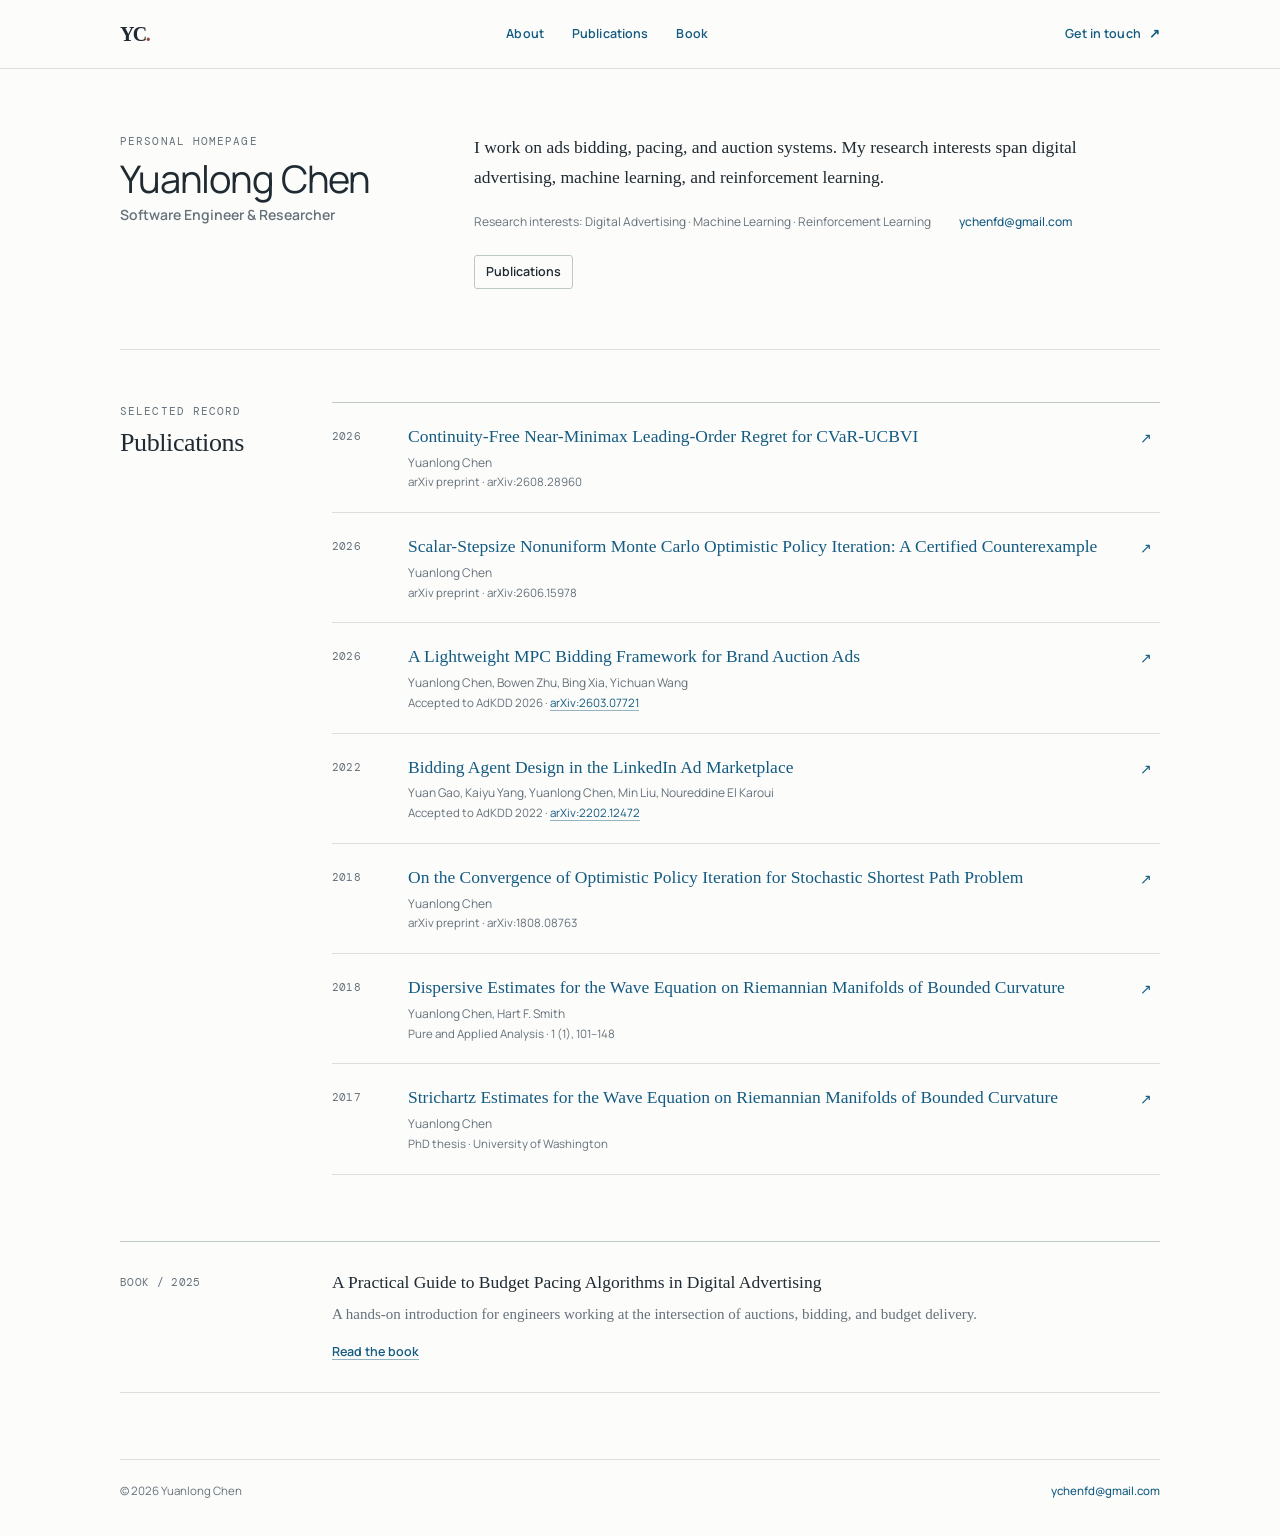
==== index.html @ 6228dab6 "Remove Google Scholar link" ====
<!DOCTYPE html>
<html lang="en">
<head>
    <meta charset="UTF-8">
    <meta name="viewport" content="width=device-width, initial-scale=1.0">
    <meta name="description" content="Yuanlong Chen — software engineer and researcher working on digital advertising, machine learning, and reinforcement learning.">
    <title>Yuanlong Chen — Research &amp; Engineering</title>
    <link rel="preconnect" href="https://fonts.googleapis.com">
    <link rel="preconnect" href="https://fonts.gstatic.com" crossorigin>
    <link href="https://fonts.googleapis.com/css2?family=DM+Mono:wght@400;500&amp;family=Manrope:wght@400;500;600;700;800&amp;display=swap" rel="stylesheet">
    <link rel="stylesheet" href="styles.css?v=20260831-4">
</head>
<body>
    <header class="site-header">
        <nav class="nav-wrap" aria-label="Main navigation">
            <a class="wordmark" href="#top" aria-label="Yuanlong Chen home">YC<span>.</span></a>
            <div class="nav-links"><a href="#about">About</a><a href="#publications">Publications</a><a href="#books">Book</a></div>
            <a class="nav-contact" href="mailto:ychenfd@gmail.com">Get in touch <span aria-hidden="true">↗</span></a>
        </nav>
    </header>
    <main id="top">
        <section id="about" class="hero section-shell">
            <div class="hero-identity">
                <p class="eyebrow">Personal homepage</p>
                <h1>Yuanlong Chen</h1>
                <p class="hero-role">Software Engineer &amp; Researcher</p>
            </div>
            <div class="hero-content">
                <p class="hero-intro">I work on ads bidding, pacing, and auction systems. My research interests span digital advertising, machine learning, and reinforcement learning.</p>
                <div class="hero-details"><span>Research interests: Digital Advertising · Machine Learning · Reinforcement Learning</span><a href="mailto:ychenfd@gmail.com">ychenfd@gmail.com</a></div>
                <div class="hero-actions"><a class="button button-primary" href="#publications">Publications</a></div>
            </div>
        </section>
        <section id="publications" class="content-section section-shell">
            <div class="section-heading"><div><p class="eyebrow">Selected record</p><h2>Publications</h2></div></div>
            <div class="publication-list">
                <article class="publication"><span class="publication-year">2026</span><div class="publication-body"><h3><a href="https://arxiv.org/abs/2608.28960" target="_blank" rel="noopener">Continuity-Free Near-Minimax Leading-Order Regret for CVaR-UCBVI</a></h3><p class="authors">Yuanlong Chen</p><p class="venue">arXiv preprint · arXiv:2608.28960</p></div><a class="publication-arrow" href="https://arxiv.org/abs/2608.28960" target="_blank" rel="noopener" aria-label="Read publication">↗</a></article>
                <article class="publication"><span class="publication-year">2026</span><div class="publication-body"><h3><a href="https://arxiv.org/abs/2606.15978" target="_blank" rel="noopener">Scalar-Stepsize Nonuniform Monte Carlo Optimistic Policy Iteration: A Certified Counterexample</a></h3><p class="authors">Yuanlong Chen</p><p class="venue">arXiv preprint · arXiv:2606.15978</p></div><a class="publication-arrow" href="https://arxiv.org/abs/2606.15978" target="_blank" rel="noopener" aria-label="Read publication">↗</a></article>
                <article class="publication"><span class="publication-year">2026</span><div class="publication-body"><h3><a href="https://arxiv.org/abs/2603.07721" target="_blank" rel="noopener">A Lightweight MPC Bidding Framework for Brand Auction Ads</a></h3><p class="authors">Yuanlong Chen, Bowen Zhu, Bing Xia, Yichuan Wang</p><p class="venue">Accepted to AdKDD 2026 · <a href="https://arxiv.org/abs/2603.07721" target="_blank" rel="noopener">arXiv:2603.07721</a></p></div><a class="publication-arrow" href="https://arxiv.org/abs/2603.07721" target="_blank" rel="noopener" aria-label="Read publication">↗</a></article>
                <article class="publication"><span class="publication-year">2022</span><div class="publication-body"><h3><a href="https://arxiv.org/abs/2202.12472" target="_blank" rel="noopener">Bidding Agent Design in the LinkedIn Ad Marketplace</a></h3><p class="authors">Yuan Gao, Kaiyu Yang, Yuanlong Chen, Min Liu, Noureddine El Karoui</p><p class="venue">Accepted to AdKDD 2022 · <a href="https://arxiv.org/abs/2202.12472" target="_blank" rel="noopener">arXiv:2202.12472</a></p></div><a class="publication-arrow" href="https://arxiv.org/abs/2202.12472" target="_blank" rel="noopener" aria-label="Read publication">↗</a></article>
                <article class="publication"><span class="publication-year">2018</span><div class="publication-body"><h3><a href="https://arxiv.org/abs/1808.08763" target="_blank" rel="noopener">On the Convergence of Optimistic Policy Iteration for Stochastic Shortest Path Problem</a></h3><p class="authors">Yuanlong Chen</p><p class="venue">arXiv preprint · arXiv:1808.08763</p></div><a class="publication-arrow" href="https://arxiv.org/abs/1808.08763" target="_blank" rel="noopener" aria-label="Read publication">↗</a></article>
                <article class="publication"><span class="publication-year">2018</span><div class="publication-body"><h3><a href="https://doi.org/10.2140/paa.2019.1.101" target="_blank" rel="noopener">Dispersive Estimates for the Wave Equation on Riemannian Manifolds of Bounded Curvature</a></h3><p class="authors">Yuanlong Chen, Hart F. Smith</p><p class="venue">Pure and Applied Analysis · 1 (1), 101–148</p></div><a class="publication-arrow" href="https://doi.org/10.2140/paa.2019.1.101" target="_blank" rel="noopener" aria-label="Read publication">↗</a></article>
                <article class="publication"><span class="publication-year">2017</span><div class="publication-body"><h3><a href="https://digital.lib.washington.edu/researchworks/items/09ba8802-569e-4323-b137-a225ad71b554" target="_blank" rel="noopener">Strichartz Estimates for the Wave Equation on Riemannian Manifolds of Bounded Curvature</a></h3><p class="authors">Yuanlong Chen</p><p class="venue">PhD thesis · University of Washington</p></div><a class="publication-arrow" href="https://digital.lib.washington.edu/researchworks/items/09ba8802-569e-4323-b137-a225ad71b554" target="_blank" rel="noopener" aria-label="Read publication">↗</a></article>
            </div>
        </section>
        <section id="books" class="book-section section-shell"><div class="book-card"><div class="book-label">Book / 2025</div><div><h2>A Practical Guide to Budget Pacing Algorithms in Digital Advertising</h2><p>A hands-on introduction for engineers working at the intersection of auctions, bidding, and budget delivery.</p><a class="text-link" href="books/main.pdf">Read the book <span aria-hidden="true">↗</span></a></div></div></section>
    </main>
    <footer class="site-footer section-shell"><span>© 2026 Yuanlong Chen</span><a href="mailto:ychenfd@gmail.com">ychenfd@gmail.com</a></footer>
</body>
</html>
---- styles.css ----
:root {
    --ink: #1f2a32;
    --muted: #65717b;
    --paper: #fcfcfa;
    --surface: #f5f7f6;
    --line: #dbe0df;
    --line-strong: #bec8c6;
    --link: #145b82;
    --accent: #984c35;
    --serif: Georgia, "Times New Roman", serif;
    --sans: "Manrope", Arial, Helvetica, sans-serif;
    --mono: "DM Mono", "SFMono-Regular", Consolas, monospace;
}

* {
    box-sizing: border-box;
}

html {
    scroll-behavior: smooth;
}

body {
    margin: 0;
    background: var(--paper);
    color: var(--ink);
    font-family: var(--sans);
    font-size: 16px;
    line-height: 1.6;
    text-rendering: optimizeLegibility;
}

a {
    color: var(--link);
    text-decoration-color: color-mix(in srgb, var(--link) 45%, transparent);
    text-underline-offset: 3px;
    transition: color 150ms ease, border-color 150ms ease, background-color 150ms ease;
}

a:hover {
    color: var(--accent);
    text-decoration-color: currentColor;
}

.section-shell,
.nav-wrap {
    width: min(1040px, calc(100% - 64px));
    margin: 0 auto;
}

.site-header {
    border-bottom: 1px solid var(--line);
    background: color-mix(in srgb, var(--paper) 94%, transparent);
}

.nav-wrap {
    display: flex;
    align-items: center;
    justify-content: space-between;
    height: 68px;
}

.wordmark {
    color: var(--ink);
    font-family: var(--serif);
    font-size: 20px;
    font-weight: 700;
    letter-spacing: -0.08em;
    text-decoration: none;
}

.wordmark span {
    color: var(--accent);
}

.nav-links {
    display: flex;
    gap: 28px;
}

.nav-links a,
.nav-contact {
    font-size: 12.5px;
    font-weight: 600;
    letter-spacing: 0.01em;
    text-decoration: none;
}

.nav-contact {
    color: var(--link);
}

.nav-contact span {
    margin-left: 5px;
}

.hero {
    display: grid;
    grid-template-columns: 290px minmax(0, 1fr);
    gap: 64px;
    align-items: start;
    padding: 64px 0 60px;
    border-bottom: 1px solid var(--line);
}

.eyebrow {
    margin: 0 0 8px;
    color: var(--muted);
    font-family: var(--mono);
    font-size: 11px;
    line-height: 1.5;
    letter-spacing: 0.1em;
    text-transform: uppercase;
}

.hero h1 {
    margin: 0 0 5px;
    color: var(--ink);
    font-family: var(--sans);
    font-size: 38px;
    font-weight: 400;
    letter-spacing: -0.03em;
    line-height: 1.1;
}

.hero-role {
    margin: 0;
    color: var(--muted);
    font-size: 14px;
    font-weight: 600;
}

.hero-content {
    max-width: 690px;
}

.hero-intro {
    max-width: 690px;
    margin: 0;
    font-family: var(--serif);
    font-size: 17.5px;
    line-height: 1.7;
}

.hero-details {
    display: flex;
    flex-wrap: wrap;
    gap: 8px 28px;
    margin-top: 19px;
    color: var(--muted);
    font-size: 12px;
    line-height: 1.7;
}

.hero-details a {
    color: var(--link);
    font-weight: 500;
    text-decoration: none;
}

.hero-actions {
    display: flex;
    align-items: center;
    gap: 20px;
    margin-top: 23px;
    font-size: 12.5px;
}

.button {
    display: inline-flex;
    align-items: center;
    min-height: 34px;
    padding: 6px 11px;
    border: 1px solid var(--line-strong);
    border-radius: 3px;
    background: transparent;
    color: var(--ink);
    font-weight: 600;
    text-decoration: none;
}

.button:hover {
    border-color: var(--accent);
    background: color-mix(in srgb, var(--accent) 5%, transparent);
}

.button span,
.text-link span {
    display: none;
}

.text-link {
    font-size: 12.5px;
    font-weight: 600;
}

.content-section {
    display: grid;
    grid-template-columns: 160px minmax(0, 1fr);
    gap: 52px;
    align-items: start;
    padding: 52px 0 66px;
}

.section-heading {
    margin: 0;
    padding-top: 1px;
}

.section-heading .eyebrow {
    display: block;
}

h2 {
    margin: 0;
    font-family: var(--serif);
    font-size: 26px;
    font-weight: 400;
    letter-spacing: -0.015em;
    line-height: 1.25;
}

.section-note {
    margin: 0;
    color: var(--muted);
    font-size: 12px;
}

.section-note a {
    color: var(--link);
}

.publication-list {
    border-top: 1px solid var(--line-strong);
}

.publication {
    display: grid;
    grid-template-columns: 58px minmax(0, 1fr) 28px;
    gap: 18px;
    padding: 21px 0;
    border-bottom: 1px solid var(--line);
}

.publication-year {
    padding-top: 4px;
    color: var(--muted);
    font-family: var(--mono);
    font-size: 11px;
    letter-spacing: 0.02em;
}

.publication h3 {
    max-width: 790px;
    margin: 0 0 5px;
    font-family: var(--serif);
    font-size: 17.5px;
    font-weight: 400;
    line-height: 1.42;
}

.publication h3 a {
    text-decoration: none;
}

.publication h3 a:hover {
    text-decoration: underline;
}

.authors,
.venue {
    margin: 0;
    color: var(--muted);
    font-size: 12px;
    line-height: 1.55;
}

.venue {
    margin-top: 1px;
    font-size: 11.5px;
}

.publication-arrow {
    display: grid;
    align-self: start;
    place-items: center;
    width: 28px;
    height: 28px;
    border: 1px solid transparent;
    border-radius: 50%;
    color: var(--link);
    font-size: 14px;
    line-height: 1;
    text-decoration: none;
}

.publication-arrow:hover {
    border-color: var(--line-strong);
    background: var(--surface);
}

.book-section {
    padding-bottom: 66px;
}

.book-card {
    display: grid;
    grid-template-columns: 160px minmax(0, 1fr);
    gap: 52px;
    padding: 28px 0;
    border-top: 1px solid var(--line-strong);
    border-bottom: 1px solid var(--line);
}

.book-label {
    padding-top: 4px;
    color: var(--muted);
    font-family: var(--mono);
    font-size: 11px;
    letter-spacing: 0.03em;
    text-transform: uppercase;
}

.book-card h2 {
    max-width: 700px;
    margin-bottom: 8px;
    font-size: 17.5px;
    letter-spacing: 0;
    line-height: 1.42;
}

.book-card p {
    max-width: 690px;
    margin: 0 0 12px;
    color: var(--muted);
    font-family: var(--serif);
    font-size: 15px;
    line-height: 1.6;
}

.book-card .text-link {
    font-family: var(--sans);
}

.site-footer {
    display: flex;
    justify-content: space-between;
    padding: 22px 0 36px;
    border-top: 1px solid var(--line);
    color: var(--muted);
    font-size: 11.5px;
}

.site-footer a {
    font-weight: 500;
    text-decoration: none;
}

@media (max-width: 900px) {
    .hero {
        display: block;
        padding: 54px 0 52px;
    }

    .hero-content {
        margin-top: 28px;
    }

    .content-section {
        display: block;
        padding: 50px 0 62px;
    }

    .section-heading {
        margin-bottom: 21px;
    }

    .book-card {
        grid-template-columns: 140px minmax(0, 1fr);
        gap: 36px;
    }
}

@media (max-width: 650px) {
    .section-shell,
    .nav-wrap {
        width: calc(100% - 32px);
    }

    .nav-wrap {
        min-height: 60px;
        height: auto;
    }

    .nav-links {
        gap: 16px;
    }

    .nav-links a {
        font-size: 12px;
    }

    .nav-links a:nth-child(3),
    .nav-contact {
        display: none;
    }

    .hero {
        padding: 43px 0 41px;
    }

    .eyebrow {
        margin-bottom: 7px;
    }

    .hero h1 {
        font-size: 31px;
    }

    .hero-role {
        font-size: 13.5px;
    }

    .hero-content {
        margin-top: 22px;
    }

    .hero-intro {
        margin-top: 0;
        font-size: 16.5px;
        line-height: 1.65;
    }

    .hero-details {
        display: block;
        margin-top: 17px;
        font-size: 11.5px;
    }

    .hero-details span,
    .hero-details a {
        display: block;
        margin-top: 6px;
    }

    .hero-actions {
        gap: 17px;
        margin-top: 21px;
    }

    .button {
        min-height: 32px;
        padding: 5px 10px;
    }

    .content-section {
        padding: 43px 0 56px;
    }

    .section-heading {
        display: block;
        margin-bottom: 20px;
    }

    h2 {
        font-size: 24px;
    }

    .section-note {
        margin-top: 5px;
    }

    .publication {
        grid-template-columns: 43px minmax(0, 1fr) 24px;
        gap: 10px;
        padding: 19px 0;
    }

    .publication-year {
        padding-top: 3px;
        font-size: 10.5px;
    }

    .publication h3 {
        margin-bottom: 6px;
        font-size: 16.5px;
        line-height: 1.43;
    }

    .authors,
    .venue {
        font-size: 11.5px;
    }

    .venue {
        font-size: 11px;
    }

    .publication-arrow {
        width: 24px;
        height: 24px;
        font-size: 13px;
    }

    .book-section {
        padding-bottom: 56px;
    }

    .book-card {
        display: block;
        padding: 24px 0;
    }

    .book-label {
        margin-bottom: 8px;
        padding-top: 0;
    }

    .book-card h2 {
        font-size: 16.5px;
        line-height: 1.43;
    }

    .book-card p {
        font-size: 14.5px;
    }

    .site-footer {
        display: block;
    }

    .site-footer a {
        display: block;
        margin-top: 4px;
    }
}

@media (prefers-reduced-motion: reduce) {
    html {
        scroll-behavior: auto;
    }

    a {
        transition: none;
    }
}
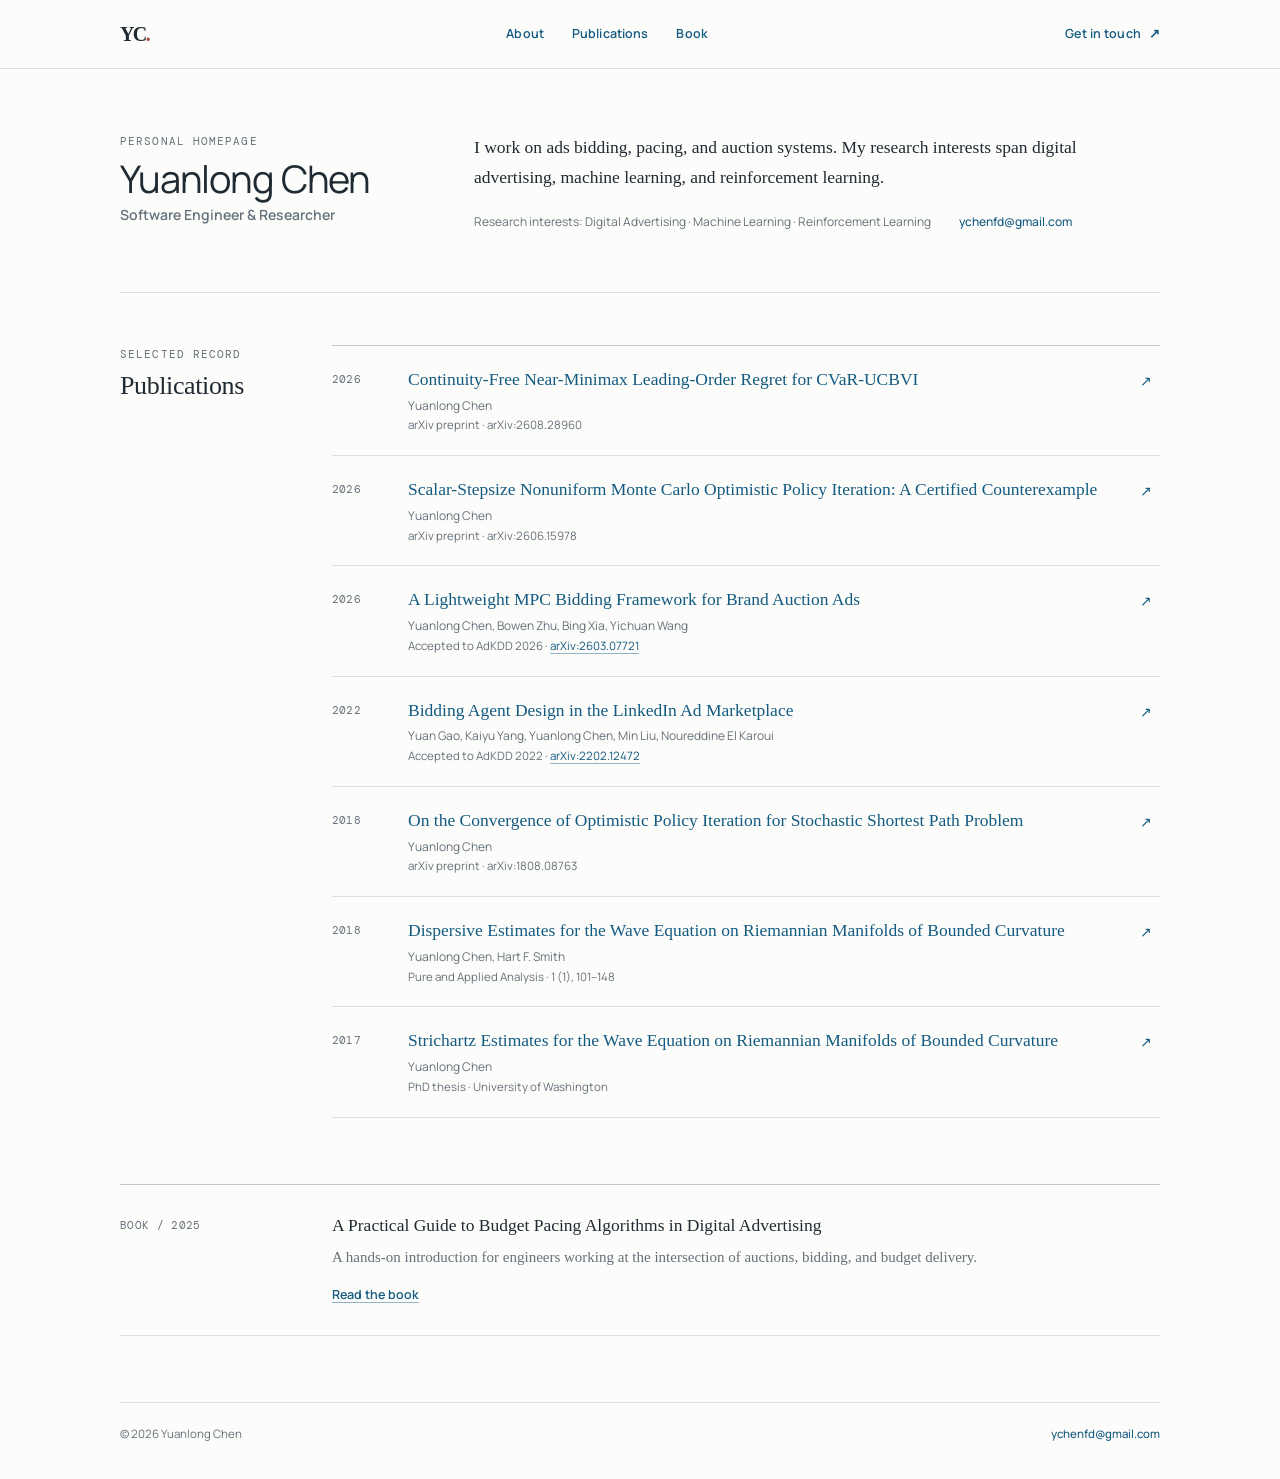
==== commit b8a03f8d: "Remove hero publications button" ====
--- a/index.html
+++ b/index.html
@@ -28,7 +28,6 @@
             <div class="hero-content">
                 <p class="hero-intro">I work on ads bidding, pacing, and auction systems. My research interests span digital advertising, machine learning, and reinforcement learning.</p>
                 <div class="hero-details"><span>Research interests: Digital Advertising · Machine Learning · Reinforcement Learning</span><a href="mailto:ychenfd@gmail.com">ychenfd@gmail.com</a></div>
-                <div class="hero-actions"><a class="button button-primary" href="#publications">Publications</a></div>
             </div>
         </section>
         <section id="publications" class="content-section section-shell">
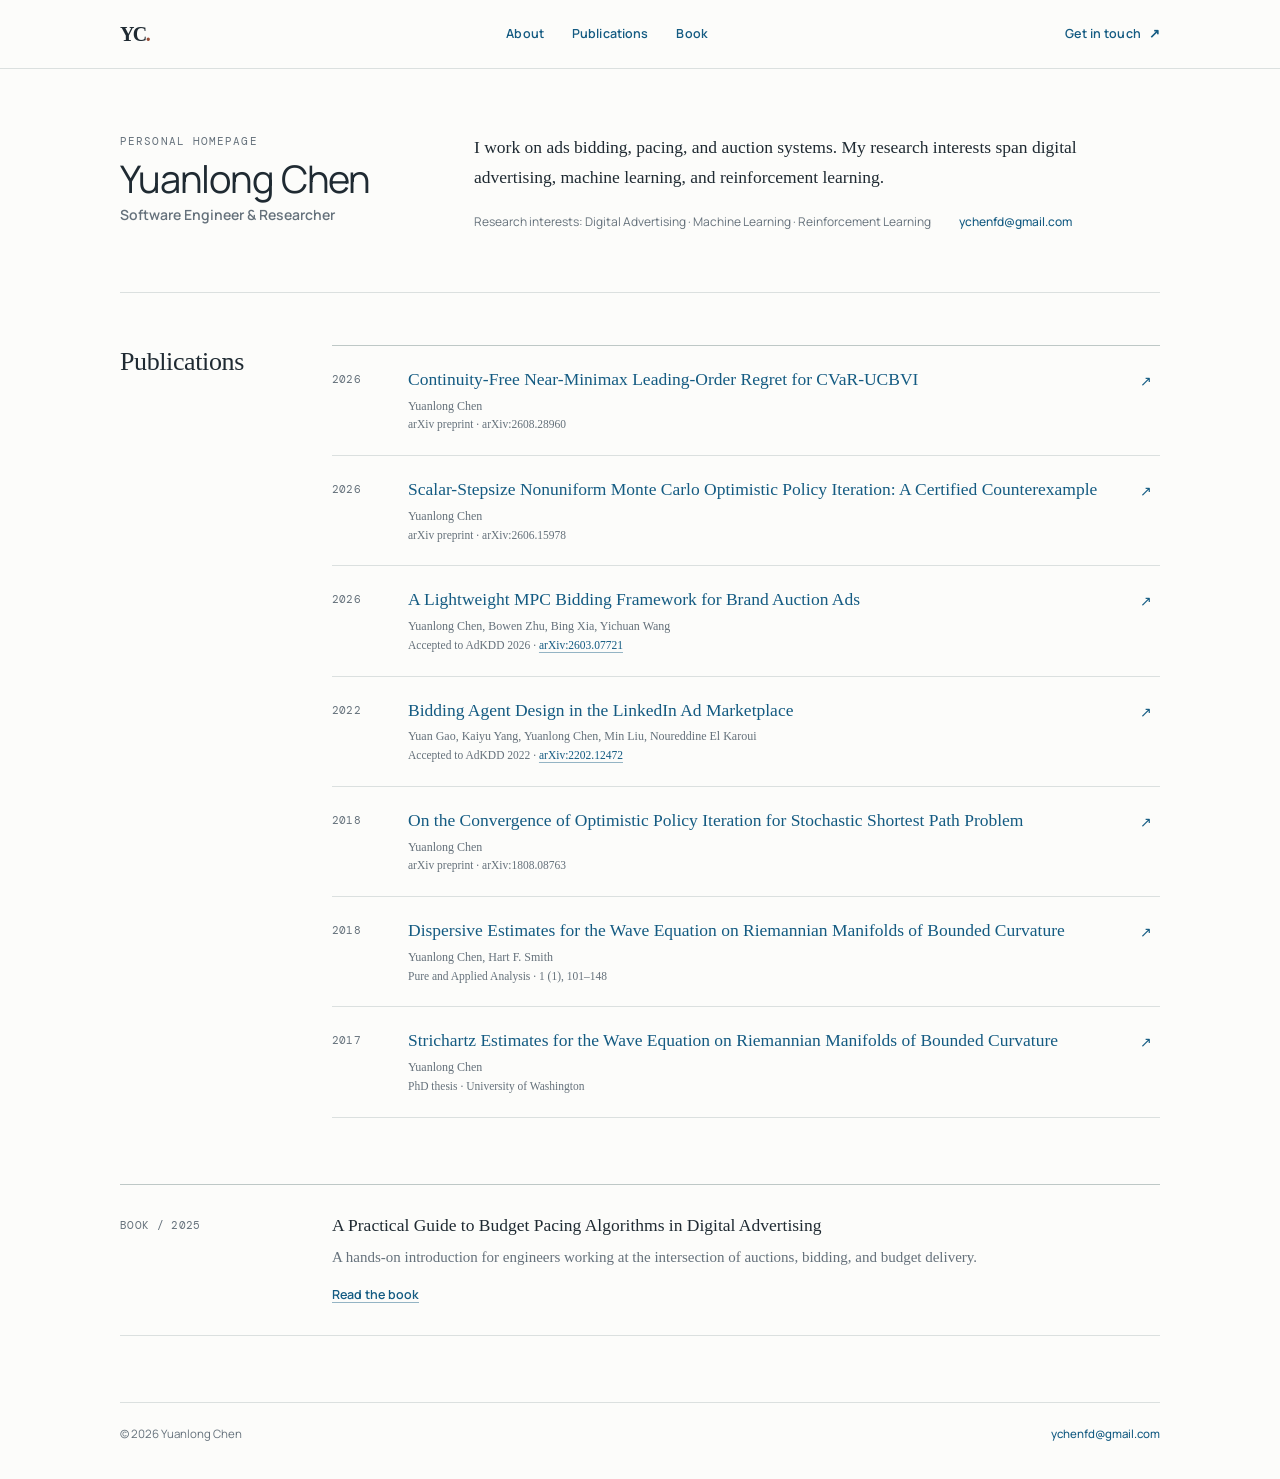
==== commit 73d7f56e: "Simplify publications typography" ====
--- a/index.html
+++ b/index.html
@@ -31,7 +31,7 @@
             </div>
         </section>
         <section id="publications" class="content-section section-shell">
-            <div class="section-heading"><div><p class="eyebrow">Selected record</p><h2>Publications</h2></div></div>
+            <div class="section-heading"><div><h2>Publications</h2></div></div>
             <div class="publication-list">
                 <article class="publication"><span class="publication-year">2026</span><div class="publication-body"><h3><a href="https://arxiv.org/abs/2608.28960" target="_blank" rel="noopener">Continuity-Free Near-Minimax Leading-Order Regret for CVaR-UCBVI</a></h3><p class="authors">Yuanlong Chen</p><p class="venue">arXiv preprint · arXiv:2608.28960</p></div><a class="publication-arrow" href="https://arxiv.org/abs/2608.28960" target="_blank" rel="noopener" aria-label="Read publication">↗</a></article>
                 <article class="publication"><span class="publication-year">2026</span><div class="publication-body"><h3><a href="https://arxiv.org/abs/2606.15978" target="_blank" rel="noopener">Scalar-Stepsize Nonuniform Monte Carlo Optimistic Policy Iteration: A Certified Counterexample</a></h3><p class="authors">Yuanlong Chen</p><p class="venue">arXiv preprint · arXiv:2606.15978</p></div><a class="publication-arrow" href="https://arxiv.org/abs/2606.15978" target="_blank" rel="noopener" aria-label="Read publication">↗</a></article>
--- a/styles.css
+++ b/styles.css
@@ -242,6 +242,10 @@
     border-bottom: 1px solid var(--line);
 }
 
+.publication-body {
+    font-family: var(--serif);
+}
+
 .publication-year {
     padding-top: 4px;
     color: var(--muted);
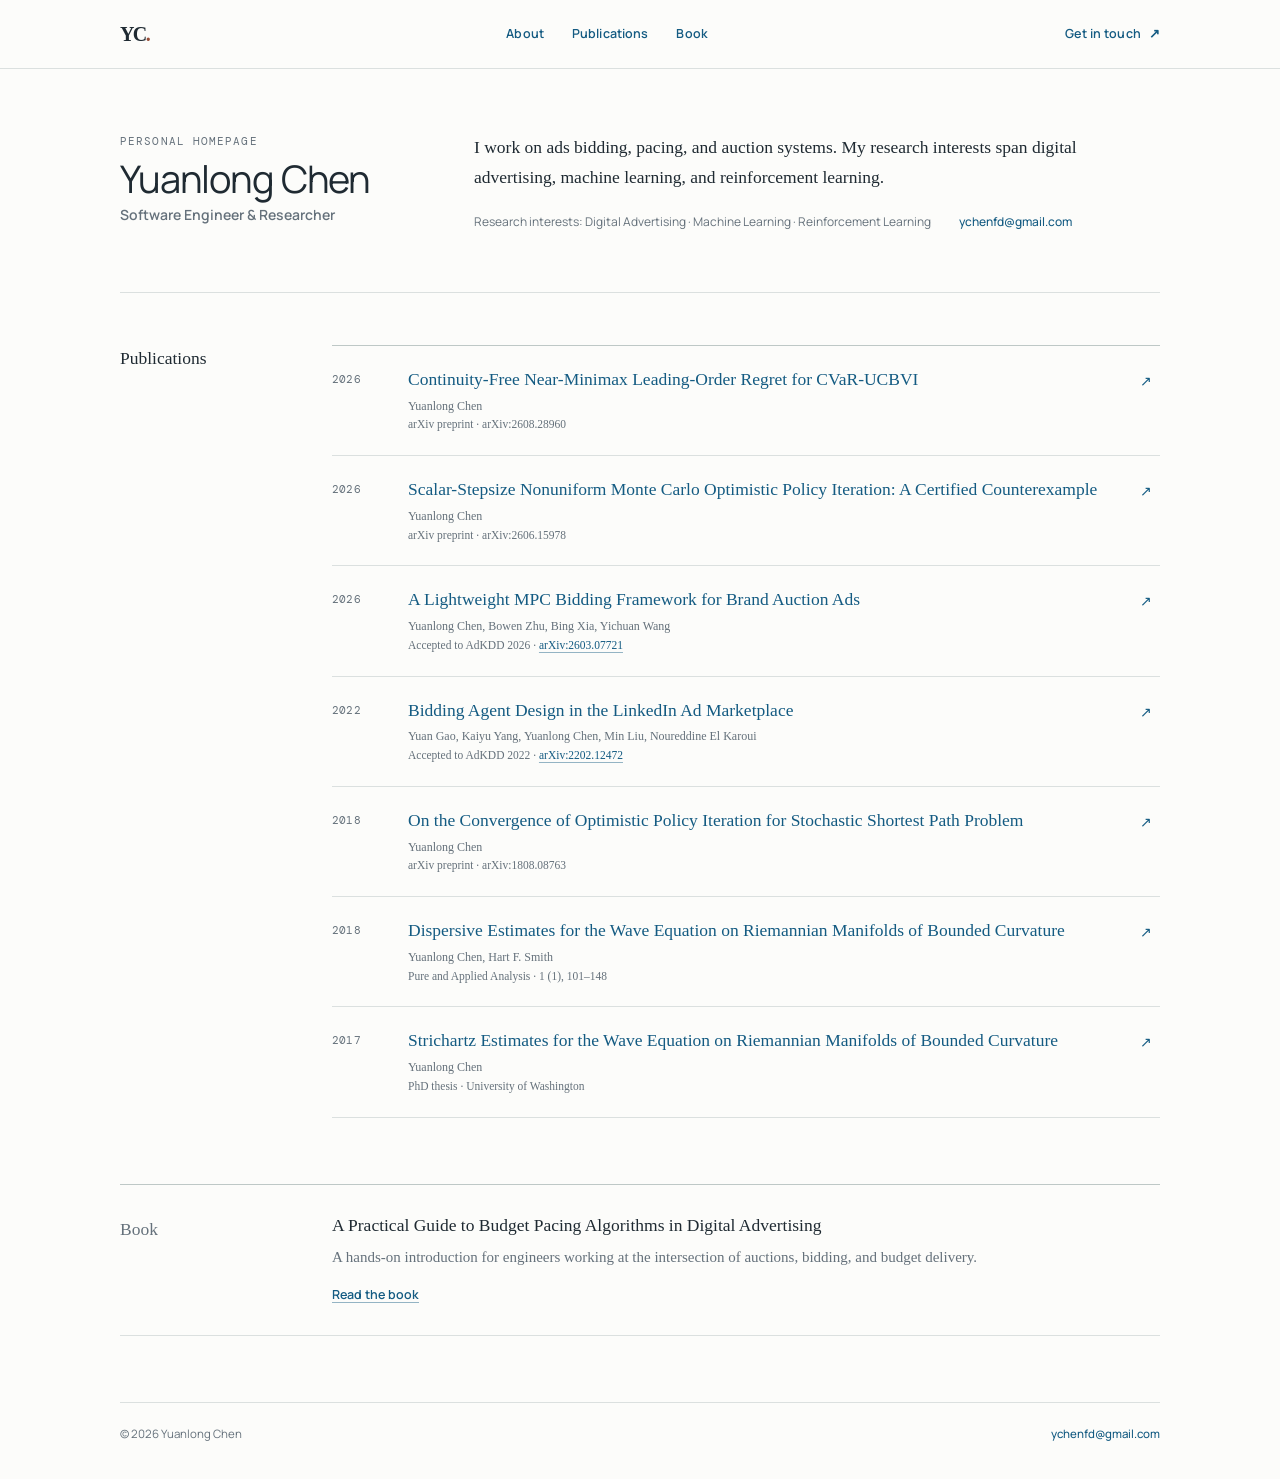
==== commit 29ddd31c: "Match book label to publications heading" ====
--- a/index.html
+++ b/index.html
@@ -42,7 +42,7 @@
                 <article class="publication"><span class="publication-year">2017</span><div class="publication-body"><h3><a href="https://digital.lib.washington.edu/researchworks/items/09ba8802-569e-4323-b137-a225ad71b554" target="_blank" rel="noopener">Strichartz Estimates for the Wave Equation on Riemannian Manifolds of Bounded Curvature</a></h3><p class="authors">Yuanlong Chen</p><p class="venue">PhD thesis · University of Washington</p></div><a class="publication-arrow" href="https://digital.lib.washington.edu/researchworks/items/09ba8802-569e-4323-b137-a225ad71b554" target="_blank" rel="noopener" aria-label="Read publication">↗</a></article>
             </div>
         </section>
-        <section id="books" class="book-section section-shell"><div class="book-card"><div class="book-label">Book / 2025</div><div><h2>A Practical Guide to Budget Pacing Algorithms in Digital Advertising</h2><p>A hands-on introduction for engineers working at the intersection of auctions, bidding, and budget delivery.</p><a class="text-link" href="books/main.pdf">Read the book <span aria-hidden="true">↗</span></a></div></div></section>
+        <section id="books" class="book-section section-shell"><div class="book-card"><div class="book-label">Book</div><div><h2>A Practical Guide to Budget Pacing Algorithms in Digital Advertising</h2><p>A hands-on introduction for engineers working at the intersection of auctions, bidding, and budget delivery.</p><a class="text-link" href="books/main.pdf">Read the book <span aria-hidden="true">↗</span></a></div></div></section>
     </main>
     <footer class="site-footer section-shell"><span>© 2026 Yuanlong Chen</span><a href="mailto:ychenfd@gmail.com">ychenfd@gmail.com</a></footer>
 </body>
--- a/styles.css
+++ b/styles.css
@@ -220,6 +220,12 @@
     line-height: 1.25;
 }
 
+.section-heading h2 {
+    font-size: 17.5px;
+    letter-spacing: 0;
+    line-height: 1.42;
+}
+
 .section-note {
     margin: 0;
     color: var(--muted);
@@ -319,10 +325,11 @@
 .book-label {
     padding-top: 4px;
     color: var(--muted);
-    font-family: var(--mono);
-    font-size: 11px;
-    letter-spacing: 0.03em;
-    text-transform: uppercase;
+    font-family: var(--serif);
+    font-size: 17.5px;
+    font-weight: 400;
+    letter-spacing: 0;
+    line-height: 1.42;
 }
 
 .book-card h2 {
@@ -470,6 +477,11 @@
         font-size: 24px;
     }
 
+    .section-heading h2 {
+        font-size: 16.5px;
+        line-height: 1.43;
+    }
+
     .section-note {
         margin-top: 5px;
     }
@@ -518,6 +530,8 @@
     .book-label {
         margin-bottom: 8px;
         padding-top: 0;
+        font-size: 16.5px;
+        line-height: 1.43;
     }
 
     .book-card h2 {
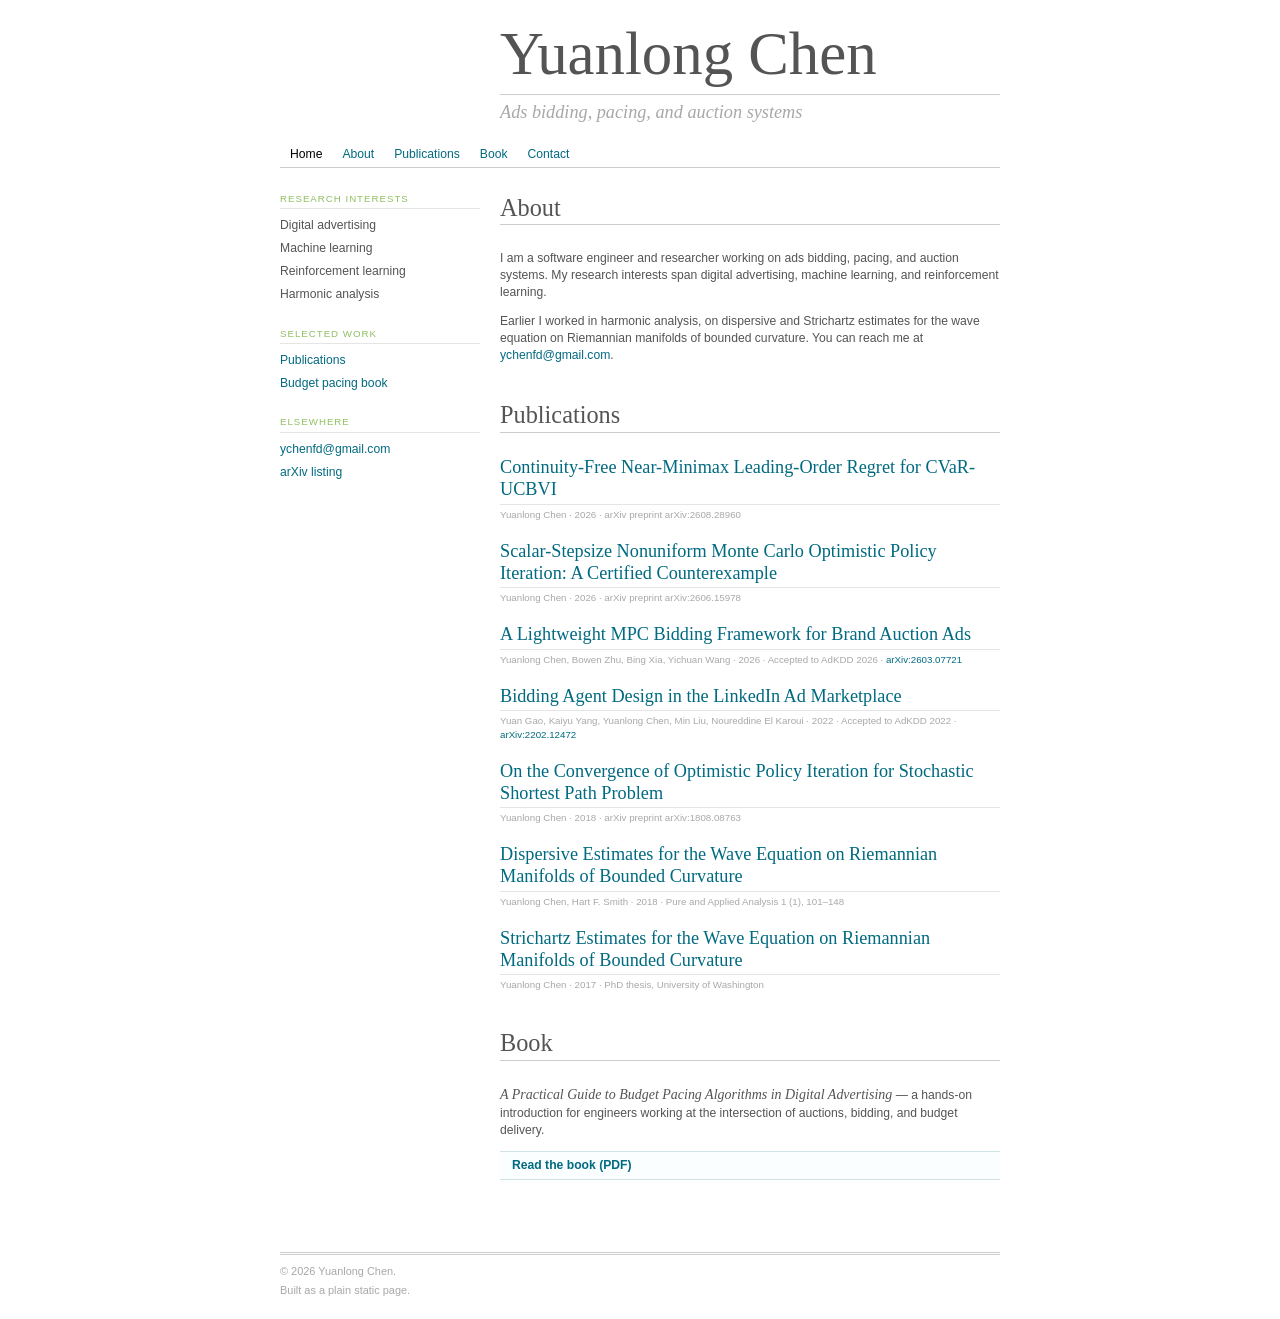
==== commit 99caea35: "Restyle site after the Tarski blog theme Adopt the visual language of terrytao.wordpress.com, which " ====
--- a/index.html
+++ b/index.html
@@ -4,46 +4,132 @@
     <meta charset="UTF-8">
     <meta name="viewport" content="width=device-width, initial-scale=1.0">
     <meta name="description" content="Yuanlong Chen — software engineer and researcher working on digital advertising, machine learning, and reinforcement learning.">
-    <title>Yuanlong Chen — Research &amp; Engineering</title>
-    <link rel="preconnect" href="https://fonts.googleapis.com">
-    <link rel="preconnect" href="https://fonts.gstatic.com" crossorigin>
-    <link href="https://fonts.googleapis.com/css2?family=DM+Mono:wght@400;500&amp;family=Manrope:wght@400;500;600;700;800&amp;display=swap" rel="stylesheet">
-    <link rel="stylesheet" href="styles.css?v=20260831-4">
+    <title>Yuanlong Chen</title>
+    <link rel="stylesheet" href="styles.css?v=20260918-1">
 </head>
-<body>
-    <header class="site-header">
-        <nav class="nav-wrap" aria-label="Main navigation">
-            <a class="wordmark" href="#top" aria-label="Yuanlong Chen home">YC<span>.</span></a>
-            <div class="nav-links"><a href="#about">About</a><a href="#publications">Publications</a><a href="#books">Book</a></div>
-            <a class="nav-contact" href="mailto:ychenfd@gmail.com">Get in touch <span aria-hidden="true">↗</span></a>
-        </nav>
-    </header>
-    <main id="top">
-        <section id="about" class="hero section-shell">
-            <div class="hero-identity">
-                <p class="eyebrow">Personal homepage</p>
-                <h1>Yuanlong Chen</h1>
-                <p class="hero-role">Software Engineer &amp; Researcher</p>
+<body class="center">
+<div id="wrapper">
+
+    <div id="header">
+        <div id="intro">
+            <h1><span id="blog-title"><a href="#top">Yuanlong Chen</a></span></h1>
+            <p id="tagline">Ads bidding, pacing, and auction systems</p>
+        </div>
+        <div id="navigation">
+            <ul class="menu">
+                <li class="current-menu-item"><a href="#top">Home</a></li>
+                <li><a href="#about">About</a></li>
+                <li><a href="#publications">Publications</a></li>
+                <li><a href="#book">Book</a></li>
+                <li><a href="mailto:ychenfd@gmail.com">Contact</a></li>
+            </ul>
+        </div>
+    </div>
+
+    <div id="content">
+
+        <div id="primary" class="primary content">
+
+            <div class="entry" id="about">
+                <h2 class="post-title">About</h2>
+                <div class="post-content">
+                    <p>I am a software engineer and researcher working on ads bidding, pacing, and
+                    auction systems. My research interests span digital advertising, machine
+                    learning, and reinforcement learning.</p>
+                    <p>Earlier I worked in harmonic analysis, on dispersive and Strichartz estimates
+                    for the wave equation on Riemannian manifolds of bounded curvature. You can
+                    reach me at <a href="mailto:ychenfd@gmail.com">ychenfd@gmail.com</a>.</p>
+                </div>
             </div>
-            <div class="hero-content">
-                <p class="hero-intro">I work on ads bidding, pacing, and auction systems. My research interests span digital advertising, machine learning, and reinforcement learning.</p>
-                <div class="hero-details"><span>Research interests: Digital Advertising · Machine Learning · Reinforcement Learning</span><a href="mailto:ychenfd@gmail.com">ychenfd@gmail.com</a></div>
+
+            <div class="entry" id="publications">
+                <h2 class="post-title">Publications</h2>
+
+                <div class="post-brief">
+                    <h3 class="brief-title"><a href="https://arxiv.org/abs/2608.28960" target="_blank" rel="noopener">Continuity-Free Near-Minimax Leading-Order Regret for CVaR-UCBVI</a></h3>
+                    <p class="post-metadata">Yuanlong Chen &middot; 2026 &middot; arXiv preprint arXiv:2608.28960</p>
+                </div>
+
+                <div class="post-brief">
+                    <h3 class="brief-title"><a href="https://arxiv.org/abs/2606.15978" target="_blank" rel="noopener">Scalar-Stepsize Nonuniform Monte Carlo Optimistic Policy Iteration: A Certified Counterexample</a></h3>
+                    <p class="post-metadata">Yuanlong Chen &middot; 2026 &middot; arXiv preprint arXiv:2606.15978</p>
+                </div>
+
+                <div class="post-brief">
+                    <h3 class="brief-title"><a href="https://arxiv.org/abs/2603.07721" target="_blank" rel="noopener">A Lightweight MPC Bidding Framework for Brand Auction Ads</a></h3>
+                    <p class="post-metadata">Yuanlong Chen, Bowen Zhu, Bing Xia, Yichuan Wang &middot; 2026 &middot; Accepted to AdKDD 2026 &middot; <a href="https://arxiv.org/abs/2603.07721" target="_blank" rel="noopener">arXiv:2603.07721</a></p>
+                </div>
+
+                <div class="post-brief">
+                    <h3 class="brief-title"><a href="https://arxiv.org/abs/2202.12472" target="_blank" rel="noopener">Bidding Agent Design in the LinkedIn Ad Marketplace</a></h3>
+                    <p class="post-metadata">Yuan Gao, Kaiyu Yang, Yuanlong Chen, Min Liu, Noureddine El Karoui &middot; 2022 &middot; Accepted to AdKDD 2022 &middot; <a href="https://arxiv.org/abs/2202.12472" target="_blank" rel="noopener">arXiv:2202.12472</a></p>
+                </div>
+
+                <div class="post-brief">
+                    <h3 class="brief-title"><a href="https://arxiv.org/abs/1808.08763" target="_blank" rel="noopener">On the Convergence of Optimistic Policy Iteration for Stochastic Shortest Path Problem</a></h3>
+                    <p class="post-metadata">Yuanlong Chen &middot; 2018 &middot; arXiv preprint arXiv:1808.08763</p>
+                </div>
+
+                <div class="post-brief">
+                    <h3 class="brief-title"><a href="https://doi.org/10.2140/paa.2019.1.101" target="_blank" rel="noopener">Dispersive Estimates for the Wave Equation on Riemannian Manifolds of Bounded Curvature</a></h3>
+                    <p class="post-metadata">Yuanlong Chen, Hart F. Smith &middot; 2018 &middot; Pure and Applied Analysis 1 (1), 101&ndash;148</p>
+                </div>
+
+                <div class="post-brief">
+                    <h3 class="brief-title"><a href="https://digital.lib.washington.edu/researchworks/items/09ba8802-569e-4323-b137-a225ad71b554" target="_blank" rel="noopener">Strichartz Estimates for the Wave Equation on Riemannian Manifolds of Bounded Curvature</a></h3>
+                    <p class="post-metadata">Yuanlong Chen &middot; 2017 &middot; PhD thesis, University of Washington</p>
+                </div>
             </div>
-        </section>
-        <section id="publications" class="content-section section-shell">
-            <div class="section-heading"><div><h2>Publications</h2></div></div>
-            <div class="publication-list">
-                <article class="publication"><span class="publication-year">2026</span><div class="publication-body"><h3><a href="https://arxiv.org/abs/2608.28960" target="_blank" rel="noopener">Continuity-Free Near-Minimax Leading-Order Regret for CVaR-UCBVI</a></h3><p class="authors">Yuanlong Chen</p><p class="venue">arXiv preprint · arXiv:2608.28960</p></div><a class="publication-arrow" href="https://arxiv.org/abs/2608.28960" target="_blank" rel="noopener" aria-label="Read publication">↗</a></article>
-                <article class="publication"><span class="publication-year">2026</span><div class="publication-body"><h3><a href="https://arxiv.org/abs/2606.15978" target="_blank" rel="noopener">Scalar-Stepsize Nonuniform Monte Carlo Optimistic Policy Iteration: A Certified Counterexample</a></h3><p class="authors">Yuanlong Chen</p><p class="venue">arXiv preprint · arXiv:2606.15978</p></div><a class="publication-arrow" href="https://arxiv.org/abs/2606.15978" target="_blank" rel="noopener" aria-label="Read publication">↗</a></article>
-                <article class="publication"><span class="publication-year">2026</span><div class="publication-body"><h3><a href="https://arxiv.org/abs/2603.07721" target="_blank" rel="noopener">A Lightweight MPC Bidding Framework for Brand Auction Ads</a></h3><p class="authors">Yuanlong Chen, Bowen Zhu, Bing Xia, Yichuan Wang</p><p class="venue">Accepted to AdKDD 2026 · <a href="https://arxiv.org/abs/2603.07721" target="_blank" rel="noopener">arXiv:2603.07721</a></p></div><a class="publication-arrow" href="https://arxiv.org/abs/2603.07721" target="_blank" rel="noopener" aria-label="Read publication">↗</a></article>
-                <article class="publication"><span class="publication-year">2022</span><div class="publication-body"><h3><a href="https://arxiv.org/abs/2202.12472" target="_blank" rel="noopener">Bidding Agent Design in the LinkedIn Ad Marketplace</a></h3><p class="authors">Yuan Gao, Kaiyu Yang, Yuanlong Chen, Min Liu, Noureddine El Karoui</p><p class="venue">Accepted to AdKDD 2022 · <a href="https://arxiv.org/abs/2202.12472" target="_blank" rel="noopener">arXiv:2202.12472</a></p></div><a class="publication-arrow" href="https://arxiv.org/abs/2202.12472" target="_blank" rel="noopener" aria-label="Read publication">↗</a></article>
-                <article class="publication"><span class="publication-year">2018</span><div class="publication-body"><h3><a href="https://arxiv.org/abs/1808.08763" target="_blank" rel="noopener">On the Convergence of Optimistic Policy Iteration for Stochastic Shortest Path Problem</a></h3><p class="authors">Yuanlong Chen</p><p class="venue">arXiv preprint · arXiv:1808.08763</p></div><a class="publication-arrow" href="https://arxiv.org/abs/1808.08763" target="_blank" rel="noopener" aria-label="Read publication">↗</a></article>
-                <article class="publication"><span class="publication-year">2018</span><div class="publication-body"><h3><a href="https://doi.org/10.2140/paa.2019.1.101" target="_blank" rel="noopener">Dispersive Estimates for the Wave Equation on Riemannian Manifolds of Bounded Curvature</a></h3><p class="authors">Yuanlong Chen, Hart F. Smith</p><p class="venue">Pure and Applied Analysis · 1 (1), 101–148</p></div><a class="publication-arrow" href="https://doi.org/10.2140/paa.2019.1.101" target="_blank" rel="noopener" aria-label="Read publication">↗</a></article>
-                <article class="publication"><span class="publication-year">2017</span><div class="publication-body"><h3><a href="https://digital.lib.washington.edu/researchworks/items/09ba8802-569e-4323-b137-a225ad71b554" target="_blank" rel="noopener">Strichartz Estimates for the Wave Equation on Riemannian Manifolds of Bounded Curvature</a></h3><p class="authors">Yuanlong Chen</p><p class="venue">PhD thesis · University of Washington</p></div><a class="publication-arrow" href="https://digital.lib.washington.edu/researchworks/items/09ba8802-569e-4323-b137-a225ad71b554" target="_blank" rel="noopener" aria-label="Read publication">↗</a></article>
+
+            <div class="entry" id="book">
+                <h2 class="post-title">Book</h2>
+                <div class="post-content">
+                    <p><em>A Practical Guide to Budget Pacing Algorithms in Digital Advertising</em>
+                    &mdash; a hands-on introduction for engineers working at the intersection of
+                    auctions, bidding, and budget delivery.</p>
+                    <p><a class="download" href="books/main.pdf">Read the book (PDF)</a></p>
+                </div>
             </div>
-        </section>
-        <section id="books" class="book-section section-shell"><div class="book-card"><div class="book-label">Book</div><div><h2>A Practical Guide to Budget Pacing Algorithms in Digital Advertising</h2><p>A hands-on introduction for engineers working at the intersection of auctions, bidding, and budget delivery.</p><a class="text-link" href="books/main.pdf">Read the book <span aria-hidden="true">↗</span></a></div></div></section>
-    </main>
-    <footer class="site-footer section-shell"><span>© 2026 Yuanlong Chen</span><a href="mailto:ychenfd@gmail.com">ychenfd@gmail.com</a></footer>
+
+        </div>
+
+        <div id="secondary" class="secondary">
+
+            <div class="sidebar-block">
+                <h3>Research interests</h3>
+                <ul>
+                    <li>Digital advertising</li>
+                    <li>Machine learning</li>
+                    <li>Reinforcement learning</li>
+                    <li>Harmonic analysis</li>
+                </ul>
+            </div>
+
+            <div class="sidebar-block">
+                <h3>Selected work</h3>
+                <ul>
+                    <li><a href="#publications">Publications</a></li>
+                    <li><a href="books/main.pdf">Budget pacing book</a></li>
+                </ul>
+            </div>
+
+            <div class="sidebar-block">
+                <h3>Elsewhere</h3>
+                <ul>
+                    <li><a href="mailto:ychenfd@gmail.com">ychenfd@gmail.com</a></li>
+                    <li><a href="https://arxiv.org/search/?searchtype=author&amp;query=Chen%2C+Yuanlong" target="_blank" rel="noopener">arXiv listing</a></li>
+                </ul>
+            </div>
+
+        </div>
+
+    </div>
+
+    <div id="footer">
+        <p>&copy; 2026 Yuanlong Chen.
+        <span class="generator">Built as a plain static page.</span></p>
+    </div>
+
+</div>
 </body>
 </html>
--- a/styles.css
+++ b/styles.css
@@ -1,564 +1,278 @@
-:root {
-    --ink: #1f2a32;
-    --muted: #65717b;
-    --paper: #fcfcfa;
-    --surface: #f5f7f6;
-    --line: #dbe0df;
-    --line-strong: #bec8c6;
-    --link: #145b82;
-    --accent: #984c35;
-    --serif: Georgia, "Times New Roman", serif;
-    --sans: "Manrope", Arial, Helvetica, sans-serif;
-    --mono: "DM Mono", "SFMono-Regular", Consolas, monospace;
-}
-
-* {
-    box-sizing: border-box;
-}
-
-html {
-    scroll-behavior: smooth;
-}
+/* Styling after the Tarski WordPress theme (as used on terrytao.wordpress.com):
+   Verdana body text, Times New Roman headings, hairline rules, teal links. */
+
+* { box-sizing: border-box; }
 
 body {
-    margin: 0;
-    background: var(--paper);
-    color: var(--ink);
-    font-family: var(--sans);
-    font-size: 16px;
-    line-height: 1.6;
-    text-rendering: optimizeLegibility;
-}
-
-a {
-    color: var(--link);
-    text-decoration-color: color-mix(in srgb, var(--link) 45%, transparent);
-    text-underline-offset: 3px;
-    transition: color 150ms ease, border-color 150ms ease, background-color 150ms ease;
-}
-
-a:hover {
-    color: var(--accent);
-    text-decoration-color: currentColor;
-}
-
-.section-shell,
-.nav-wrap {
-    width: min(1040px, calc(100% - 64px));
+    font-family: Verdana, Helvetica, Arial, sans-serif;
+    font-size: 76%;
+    color: #545454;
+    background: #fff;
+    line-height: 120%;
+    margin: 0;
+    text-align: center;
+}
+
+#wrapper {
+    width: 760px;
     margin: 0 auto;
-}
-
-.site-header {
-    border-bottom: 1px solid var(--line);
-    background: color-mix(in srgb, var(--paper) 94%, transparent);
-}
-
-.nav-wrap {
-    display: flex;
-    align-items: center;
-    justify-content: space-between;
-    height: 68px;
-}
-
-.wordmark {
-    color: var(--ink);
-    font-family: var(--serif);
-    font-size: 20px;
-    font-weight: 700;
-    letter-spacing: -0.08em;
-    text-decoration: none;
-}
-
-.wordmark span {
-    color: var(--accent);
-}
-
-.nav-links {
-    display: flex;
-    gap: 28px;
-}
-
-.nav-links a,
-.nav-contact {
-    font-size: 12.5px;
-    font-weight: 600;
-    letter-spacing: 0.01em;
-    text-decoration: none;
-}
-
-.nav-contact {
-    color: var(--link);
-}
-
-.nav-contact span {
-    margin-left: 5px;
-}
-
-.hero {
-    display: grid;
-    grid-template-columns: 290px minmax(0, 1fr);
-    gap: 64px;
-    align-items: start;
-    padding: 64px 0 60px;
-    border-bottom: 1px solid var(--line);
-}
-
-.eyebrow {
-    margin: 0 0 8px;
-    color: var(--muted);
-    font-family: var(--mono);
-    font-size: 11px;
-    line-height: 1.5;
+    text-align: left;
+}
+
+/* ---- links ---- */
+
+a { text-decoration: none; }
+a:link,
+a:visited,
+a:active { color: #006a80; }
+a:hover { color: #a8001c; }
+
+/* ---- header ---- */
+
+#header { padding: 1.5em 20px 0 20px; }
+
+#intro { padding: 0 0 1em 220px; }
+
+#intro h1 { margin: 0 0 0.3em 0; }
+
+#blog-title {
+    display: block;
+    font-family: 'Times New Roman', Times, serif;
+    font-size: 2.5em;
+    font-weight: normal;
+    line-height: 120%;
+    margin: 0;
+    border: none;
+    padding: 0;
+}
+
+#blog-title a:link,
+#blog-title a:visited,
+#blog-title a:active { color: #545454; }
+#blog-title a:hover { color: #a8001c; }
+
+#tagline {
+    font-family: 'Times New Roman', Times, serif;
+    font-size: 1.5em;
+    font-weight: normal;
+    font-style: italic;
+    color: #a8a8a8;
+    line-height: 120%;
+    margin: 0.1em 0 0.3em 0;
+    border: none;
+    padding: 0;
+}
+
+/* ---- navigation ---- */
+
+#navigation {
+    border-bottom: 1px solid #ccc;
+    display: block;
+}
+
+#navigation:after {
+    content: ".";
+    display: block;
+    height: 0;
+    clear: both;
+    visibility: hidden;
+}
+
+#navigation .menu {
+    margin: 0;
+    padding: 0;
+}
+
+#navigation .menu li {
+    float: left;
+    list-style: none;
+    margin: 0;
+    position: relative;
+}
+
+#navigation .menu li a {
+    background: #fff;
+    display: block;
+    line-height: 26px;
+    padding: 0 10px;
+}
+
+#navigation .menu li.current-menu-item > a { color: #000; }
+
+/* ---- content columns ---- */
+
+#content {
+    clear: both;
+    padding: 2em 20px;
+}
+
+#content:after {
+    content: ".";
+    display: block;
+    height: 0;
+    clear: both;
+    visibility: hidden;
+}
+
+#wrapper .primary {
+    width: 500px;
+    float: right;
+}
+
+.secondary {
+    width: 200px;
+    float: left;
+    overflow: hidden;
+}
+
+/* ---- entries ---- */
+
+p { margin: 0 0 1em 0; }
+
+.entry {
+    margin: 0 0 3em 0;
+    clear: both;
+}
+
+h1, h2, .post-title {
+    font-family: 'Times New Roman', Times, serif;
+    font-size: 2em;
+    font-weight: normal;
+    line-height: 120%;
+    margin: 0;
+    border-bottom: 1px solid #ccc;
+    padding: 0 0 0.1em 0;
+}
+
+.entry .post-title { margin: 0 0 1em 0; }
+
+.post-content p { line-height: 1.4; }
+
+.post-content em { font-family: 'Times New Roman', Times, serif; font-size: 1.15em; }
+
+/* publication entries, styled as post briefs */
+
+.post-brief { margin: 0 0 1.6em 0; }
+
+.brief-title {
+    font-family: 'Times New Roman', Times, serif;
+    font-size: 1.5em;
+    font-weight: normal;
+    line-height: 120%;
+    color: #545454;
+    text-transform: none;
+    letter-spacing: 0;
+    margin: 0;
+    border-bottom: 1px solid #e5e5e5;
+    padding: 0 0 0.15em 0;
+}
+
+.post-metadata {
+    font-size: 0.8em;
+    color: #a8a8a8;
+    line-height: 1.4;
+    margin: 0;
+    padding: 0.3em 0 0 0;
+}
+
+.post-brief p.post-metadata {
+    color: #a8a8a8;
+    margin: 0 0 0.2em 0;
+    border: none;
+}
+
+/* ---- download link ---- */
+
+body a.download {
+    display: block;
+    font-weight: bold;
+    margin: 0 0 1em 0;
+    padding: 5px 5px 5px 12px;
+}
+
+body a.download:link,
+body a.download:visited,
+body a.download:active {
+    background: #fafeff;
+    border-top: 1px solid #cfe2e5;
+    border-bottom: 1px solid #cfe2e5;
+}
+
+body a.download:hover {
+    background: #fffafb;
+    border-top: 1px solid #e5cfd2;
+    border-bottom: 1px solid #e5cfd2;
+}
+
+/* ---- sidebar ---- */
+
+.sidebar-block { margin: 0 0 2em 0; }
+
+h3 {
+    font-size: 0.8em;
+    font-weight: normal;
+    color: #8fbf60;
+    text-transform: uppercase;
     letter-spacing: 0.1em;
-    text-transform: uppercase;
-}
-
-.hero h1 {
-    margin: 0 0 5px;
-    color: var(--ink);
-    font-family: var(--sans);
-    font-size: 38px;
-    font-weight: 400;
-    letter-spacing: -0.03em;
-    line-height: 1.1;
-}
-
-.hero-role {
-    margin: 0;
-    color: var(--muted);
-    font-size: 14px;
-    font-weight: 600;
-}
-
-.hero-content {
-    max-width: 690px;
-}
-
-.hero-intro {
-    max-width: 690px;
-    margin: 0;
-    font-family: var(--serif);
-    font-size: 17.5px;
-    line-height: 1.7;
-}
-
-.hero-details {
-    display: flex;
-    flex-wrap: wrap;
-    gap: 8px 28px;
-    margin-top: 19px;
-    color: var(--muted);
-    font-size: 12px;
-    line-height: 1.7;
-}
-
-.hero-details a {
-    color: var(--link);
-    font-weight: 500;
-    text-decoration: none;
-}
-
-.hero-actions {
-    display: flex;
-    align-items: center;
-    gap: 20px;
-    margin-top: 23px;
-    font-size: 12.5px;
-}
-
-.button {
-    display: inline-flex;
-    align-items: center;
-    min-height: 34px;
-    padding: 6px 11px;
-    border: 1px solid var(--line-strong);
-    border-radius: 3px;
-    background: transparent;
-    color: var(--ink);
-    font-weight: 600;
-    text-decoration: none;
-}
-
-.button:hover {
-    border-color: var(--accent);
-    background: color-mix(in srgb, var(--accent) 5%, transparent);
-}
-
-.button span,
-.text-link span {
-    display: none;
-}
-
-.text-link {
-    font-size: 12.5px;
-    font-weight: 600;
-}
-
-.content-section {
-    display: grid;
-    grid-template-columns: 160px minmax(0, 1fr);
-    gap: 52px;
-    align-items: start;
-    padding: 52px 0 66px;
-}
-
-.section-heading {
-    margin: 0;
-    padding-top: 1px;
-}
-
-.section-heading .eyebrow {
-    display: block;
-}
-
-h2 {
-    margin: 0;
-    font-family: var(--serif);
-    font-size: 26px;
-    font-weight: 400;
-    letter-spacing: -0.015em;
-    line-height: 1.25;
-}
-
-.section-heading h2 {
-    font-size: 17.5px;
-    letter-spacing: 0;
-    line-height: 1.42;
-}
-
-.section-note {
-    margin: 0;
-    color: var(--muted);
-    font-size: 12px;
-}
-
-.section-note a {
-    color: var(--link);
-}
-
-.publication-list {
-    border-top: 1px solid var(--line-strong);
-}
-
-.publication {
-    display: grid;
-    grid-template-columns: 58px minmax(0, 1fr) 28px;
-    gap: 18px;
-    padding: 21px 0;
-    border-bottom: 1px solid var(--line);
-}
-
-.publication-body {
-    font-family: var(--serif);
-}
-
-.publication-year {
-    padding-top: 4px;
-    color: var(--muted);
-    font-family: var(--mono);
-    font-size: 11px;
-    letter-spacing: 0.02em;
-}
-
-.publication h3 {
-    max-width: 790px;
-    margin: 0 0 5px;
-    font-family: var(--serif);
-    font-size: 17.5px;
-    font-weight: 400;
-    line-height: 1.42;
-}
-
-.publication h3 a {
-    text-decoration: none;
-}
-
-.publication h3 a:hover {
-    text-decoration: underline;
-}
-
-.authors,
-.venue {
-    margin: 0;
-    color: var(--muted);
-    font-size: 12px;
-    line-height: 1.55;
-}
-
-.venue {
-    margin-top: 1px;
-    font-size: 11.5px;
-}
-
-.publication-arrow {
-    display: grid;
-    align-self: start;
-    place-items: center;
-    width: 28px;
-    height: 28px;
-    border: 1px solid transparent;
-    border-radius: 50%;
-    color: var(--link);
-    font-size: 14px;
-    line-height: 1;
-    text-decoration: none;
-}
-
-.publication-arrow:hover {
-    border-color: var(--line-strong);
-    background: var(--surface);
-}
-
-.book-section {
-    padding-bottom: 66px;
-}
-
-.book-card {
-    display: grid;
-    grid-template-columns: 160px minmax(0, 1fr);
-    gap: 52px;
-    padding: 28px 0;
-    border-top: 1px solid var(--line-strong);
-    border-bottom: 1px solid var(--line);
-}
-
-.book-label {
-    padding-top: 4px;
-    color: var(--muted);
-    font-family: var(--serif);
-    font-size: 17.5px;
-    font-weight: 400;
-    letter-spacing: 0;
-    line-height: 1.42;
-}
-
-.book-card h2 {
-    max-width: 700px;
-    margin-bottom: 8px;
-    font-size: 17.5px;
-    letter-spacing: 0;
-    line-height: 1.42;
-}
-
-.book-card p {
-    max-width: 690px;
-    margin: 0 0 12px;
-    color: var(--muted);
-    font-family: var(--serif);
-    font-size: 15px;
-    line-height: 1.6;
-}
-
-.book-card .text-link {
-    font-family: var(--sans);
-}
-
-.site-footer {
-    display: flex;
-    justify-content: space-between;
-    padding: 22px 0 36px;
-    border-top: 1px solid var(--line);
-    color: var(--muted);
-    font-size: 11.5px;
-}
-
-.site-footer a {
-    font-weight: 500;
-    text-decoration: none;
-}
-
-@media (max-width: 900px) {
-    .hero {
-        display: block;
-        padding: 54px 0 52px;
+    line-height: 120%;
+    margin: 0 0 0.8em 0;
+    border-bottom: 1px solid #e5e5e5;
+    padding: 0 0 0.4em 0;
+}
+
+.secondary ul {
+    margin: 0;
+    padding: 0;
+    list-style: none;
+}
+
+.secondary li {
+    margin: 0 0 0.5em 0;
+    line-height: 1.4;
+    word-wrap: break-word;
+}
+
+/* ---- footer ---- */
+
+#footer {
+    clear: both;
+    margin: 1em 20px 0 20px;
+    border-top: 3px double #ccc;
+    padding: 0.8em 0 2em 0;
+    font-size: 0.9em;
+    color: #a8a8a8;
+}
+
+#footer p { margin: 0; }
+
+#footer .generator {
+    display: block;
+    margin-top: 0.4em;
+}
+
+/* ---- narrow screens ---- */
+
+@media (max-width: 800px) {
+    body { font-size: 85%; }
+
+    #wrapper { width: auto; }
+
+    #intro { padding: 0 0 1em 0; }
+
+    #wrapper .primary,
+    .secondary {
+        width: auto;
+        float: none;
     }
 
-    .hero-content {
-        margin-top: 28px;
+    .secondary {
+        margin-top: 2.5em;
+        border-top: 1px solid #e5e5e5;
+        padding-top: 1.5em;
     }
 
-    .content-section {
-        display: block;
-        padding: 50px 0 62px;
-    }
-
-    .section-heading {
-        margin-bottom: 21px;
-    }
-
-    .book-card {
-        grid-template-columns: 140px minmax(0, 1fr);
-        gap: 36px;
-    }
-}
-
-@media (max-width: 650px) {
-    .section-shell,
-    .nav-wrap {
-        width: calc(100% - 32px);
-    }
-
-    .nav-wrap {
-        min-height: 60px;
-        height: auto;
-    }
-
-    .nav-links {
-        gap: 16px;
-    }
-
-    .nav-links a {
-        font-size: 12px;
-    }
-
-    .nav-links a:nth-child(3),
-    .nav-contact {
-        display: none;
-    }
-
-    .hero {
-        padding: 43px 0 41px;
-    }
-
-    .eyebrow {
-        margin-bottom: 7px;
-    }
-
-    .hero h1 {
-        font-size: 31px;
-    }
-
-    .hero-role {
-        font-size: 13.5px;
-    }
-
-    .hero-content {
-        margin-top: 22px;
-    }
-
-    .hero-intro {
-        margin-top: 0;
-        font-size: 16.5px;
-        line-height: 1.65;
-    }
-
-    .hero-details {
-        display: block;
-        margin-top: 17px;
-        font-size: 11.5px;
-    }
-
-    .hero-details span,
-    .hero-details a {
-        display: block;
-        margin-top: 6px;
-    }
-
-    .hero-actions {
-        gap: 17px;
-        margin-top: 21px;
-    }
-
-    .button {
-        min-height: 32px;
-        padding: 5px 10px;
-    }
-
-    .content-section {
-        padding: 43px 0 56px;
-    }
-
-    .section-heading {
-        display: block;
-        margin-bottom: 20px;
-    }
-
-    h2 {
-        font-size: 24px;
-    }
-
-    .section-heading h2 {
-        font-size: 16.5px;
-        line-height: 1.43;
-    }
-
-    .section-note {
-        margin-top: 5px;
-    }
-
-    .publication {
-        grid-template-columns: 43px minmax(0, 1fr) 24px;
-        gap: 10px;
-        padding: 19px 0;
-    }
-
-    .publication-year {
-        padding-top: 3px;
-        font-size: 10.5px;
-    }
-
-    .publication h3 {
-        margin-bottom: 6px;
-        font-size: 16.5px;
-        line-height: 1.43;
-    }
-
-    .authors,
-    .venue {
-        font-size: 11.5px;
-    }
-
-    .venue {
-        font-size: 11px;
-    }
-
-    .publication-arrow {
-        width: 24px;
-        height: 24px;
-        font-size: 13px;
-    }
-
-    .book-section {
-        padding-bottom: 56px;
-    }
-
-    .book-card {
-        display: block;
-        padding: 24px 0;
-    }
-
-    .book-label {
-        margin-bottom: 8px;
-        padding-top: 0;
-        font-size: 16.5px;
-        line-height: 1.43;
-    }
-
-    .book-card h2 {
-        font-size: 16.5px;
-        line-height: 1.43;
-    }
-
-    .book-card p {
-        font-size: 14.5px;
-    }
-
-    .site-footer {
-        display: block;
-    }
-
-    .site-footer a {
-        display: block;
-        margin-top: 4px;
-    }
-}
-
-@media (prefers-reduced-motion: reduce) {
-    html {
-        scroll-behavior: auto;
-    }
-
-    a {
-        transition: none;
-    }
-}
+    #blog-title { font-size: 2.1em; }
+    #tagline { font-size: 1.3em; }
+    h1, h2, .post-title { font-size: 1.7em; }
+    .brief-title { font-size: 1.35em; }
+}
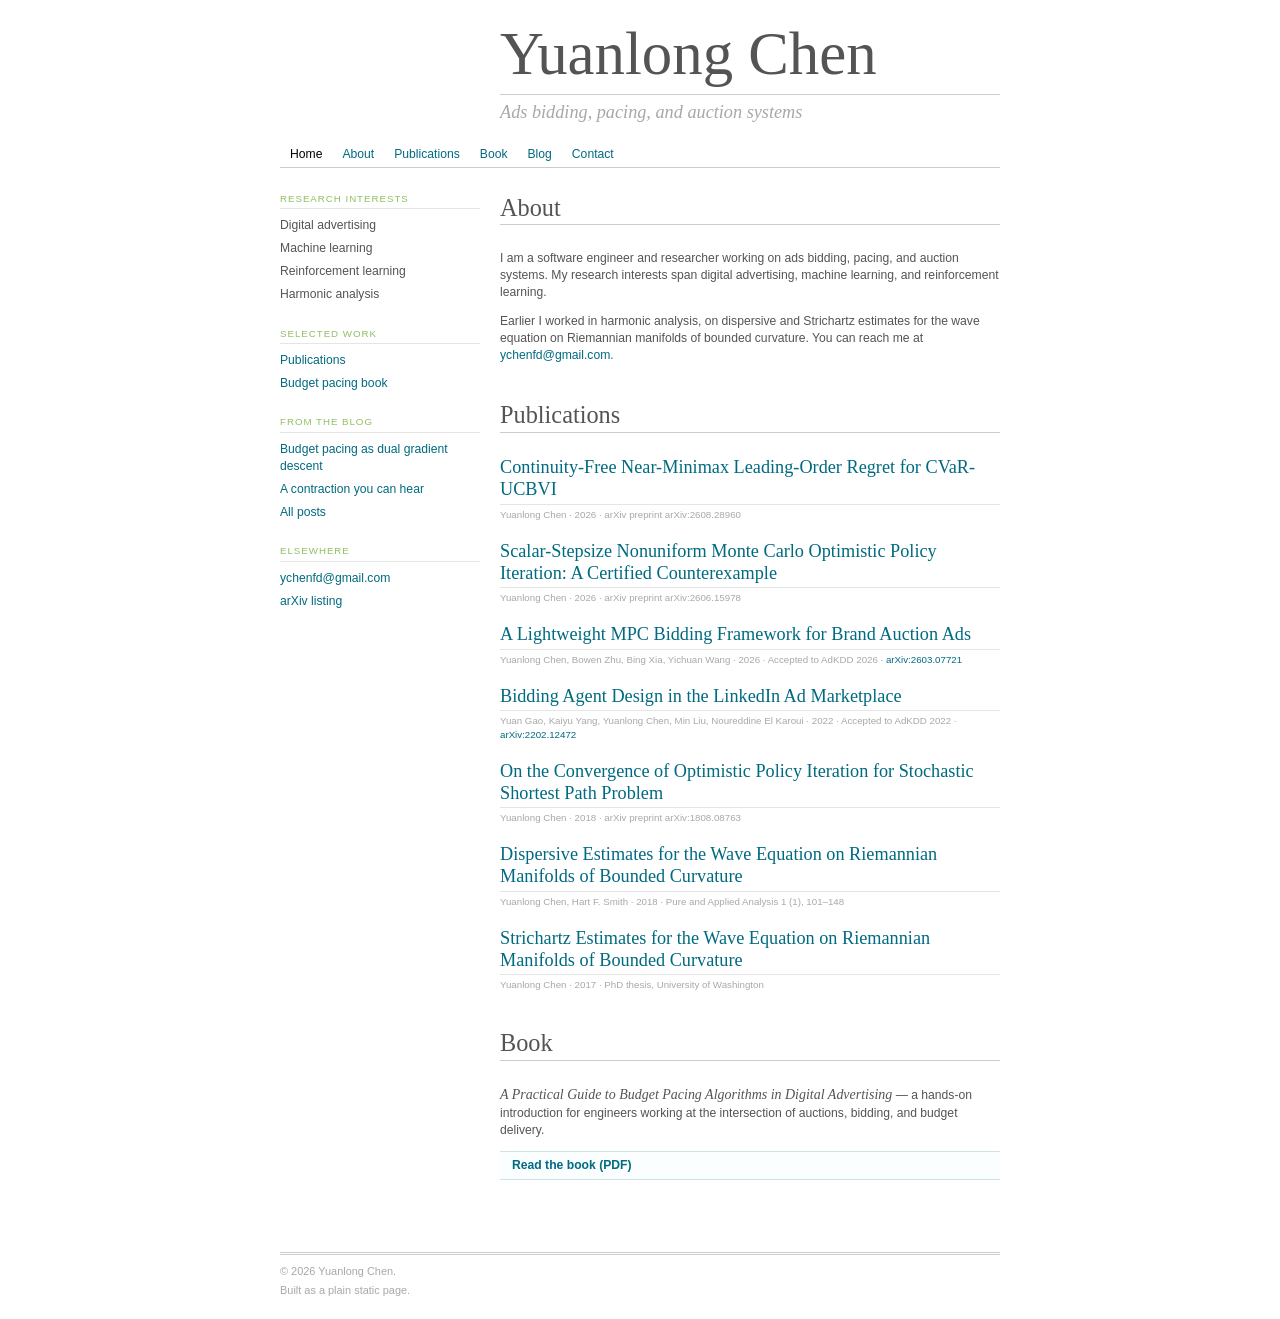
==== commit 7093d76e: "Add a blog with TeX math support Add a Blog tab and a blog/ section styled to match the rest of the " ====
--- a/index.html
+++ b/index.html
@@ -5,7 +5,7 @@
     <meta name="viewport" content="width=device-width, initial-scale=1.0">
     <meta name="description" content="Yuanlong Chen — software engineer and researcher working on digital advertising, machine learning, and reinforcement learning.">
     <title>Yuanlong Chen</title>
-    <link rel="stylesheet" href="styles.css?v=20260918-1">
+    <link rel="stylesheet" href="styles.css?v=20260918-2">
 </head>
 <body class="center">
 <div id="wrapper">
@@ -21,6 +21,7 @@
                 <li><a href="#about">About</a></li>
                 <li><a href="#publications">Publications</a></li>
                 <li><a href="#book">Book</a></li>
+                <li><a href="blog/index.html">Blog</a></li>
                 <li><a href="mailto:ychenfd@gmail.com">Contact</a></li>
             </ul>
         </div>
@@ -114,6 +115,15 @@
             </div>
 
             <div class="sidebar-block">
+                <h3>From the blog</h3>
+                <ul>
+                    <li><a href="blog/budget-pacing-as-dual-descent.html">Budget pacing as dual gradient descent</a></li>
+                    <li><a href="blog/contraction-and-optimistic-policy-iteration.html">A contraction you can hear</a></li>
+                    <li><a href="blog/index.html">All posts</a></li>
+                </ul>
+            </div>
+
+            <div class="sidebar-block">
                 <h3>Elsewhere</h3>
                 <ul>
                     <li><a href="mailto:ychenfd@gmail.com">ychenfd@gmail.com</a></li>
--- a/styles.css
+++ b/styles.css
@@ -276,3 +276,198 @@
     h1, h2, .post-title { font-size: 1.7em; }
     .brief-title { font-size: 1.35em; }
 }
+
+/* ==========================================================================
+   Blog
+   ========================================================================== */
+
+/* On a post page the byline sits directly beneath the title, so pull it up
+   under the title's own margin and open a gap before the body text. */
+.entry > .post-metadata {
+    margin: -1.4em 0 1.6em 0;
+}
+
+.post-excerpt p { line-height: 1.4; }
+
+.more-link {
+    font-size: 0.95em;
+    white-space: nowrap;
+}
+
+/* ---- long-form post body ---- */
+
+.post-content h3.subhead {
+    font-family: 'Times New Roman', Times, serif;
+    font-size: 1.4em;
+    font-weight: normal;
+    color: #545454;
+    text-transform: none;
+    letter-spacing: 0;
+    line-height: 120%;
+    margin: 1.8em 0 0.7em 0;
+    border-bottom: 1px solid #e5e5e5;
+    padding: 0 0 0.15em 0;
+}
+
+.post-content ul,
+.post-content ol {
+    margin: 0 0 1em 0;
+    padding-left: 1.6em;
+}
+
+.post-content li {
+    line-height: 1.4;
+    margin: 0 0 0.4em 0;
+}
+
+blockquote {
+    font-family: 'Times New Roman', Times, serif;
+    font-size: 1.2em;
+    color: #a8a8a8;
+    line-height: 1.35;
+    margin: 0 0 1.2em 0;
+    padding: 0 40px;
+}
+
+code {
+    font-family: 'Courier New', Courier, monospace;
+    font-size: 1.1em;
+    color: #7ca653;
+}
+
+pre {
+    font-family: 'Courier New', Courier, monospace;
+    font-size: 1.05em;
+    line-height: 1.45;
+    color: #545454;
+    background: #fafafa;
+    border-top: 1px solid #e5e5e5;
+    border-bottom: 1px solid #e5e5e5;
+    margin: 0 0 1.4em 0;
+    padding: 0.8em 1em;
+    overflow-x: auto;
+}
+
+pre code {
+    font-size: 1em;
+    color: inherit;
+}
+
+hr.post-rule {
+    border: none;
+    border-top: 1px solid #e5e5e5;
+    margin: 2em 0;
+}
+
+/* ---- theorem environments ---- */
+
+.theorem,
+.lemma,
+.proposition,
+.corollary,
+.definition,
+.remark,
+.example {
+    background: #fafeff;
+    border-top: 1px solid #cfe2e5;
+    border-bottom: 1px solid #cfe2e5;
+    line-height: 1.45;
+    margin: 0 0 1.4em 0;
+    padding: 0.8em 1em;
+}
+
+.theorem,
+.lemma,
+.proposition,
+.corollary {
+    font-style: italic;
+}
+
+.definition,
+.remark,
+.example {
+    font-style: normal;
+}
+
+.theorem p:last-child,
+.lemma p:last-child,
+.proposition p:last-child,
+.corollary p:last-child,
+.definition p:last-child,
+.remark p:last-child,
+.example p:last-child {
+    margin-bottom: 0;
+}
+
+.env-name {
+    font-style: normal;
+    font-weight: bold;
+    color: #545454;
+}
+
+.proof {
+    line-height: 1.4;
+    margin: 0 0 1.4em 0;
+}
+
+.proof > .env-name {
+    font-style: italic;
+    font-weight: normal;
+}
+
+.qed {
+    float: right;
+    margin-left: 0.5em;
+}
+
+.proof:after {
+    content: "";
+    display: block;
+    clear: both;
+}
+
+/* ---- rendered math ---- */
+
+mjx-container[display="true"] {
+    overflow-x: auto;
+    overflow-y: hidden;
+    padding: 0.35em 0;
+}
+
+/* ---- post footer navigation ---- */
+
+.post-nav {
+    border-top: 1px solid #e5e5e5;
+    margin: 2.5em 0 0 0;
+    padding: 0.8em 0 0 0;
+    font-size: 0.95em;
+}
+
+.post-nav:after {
+    content: "";
+    display: block;
+    clear: both;
+}
+
+.post-nav .prev { float: left; }
+.post-nav .next { float: right; }
+
+/* ---- sidebar archive lists ---- */
+
+.secondary .archive-list li { margin: 0 0 0.45em 0; }
+
+.secondary .post-count {
+    color: #a8a8a8;
+    font-size: 0.9em;
+}
+
+@media (max-width: 800px) {
+    blockquote { padding: 0 20px; }
+
+    .post-nav .prev,
+    .post-nav .next {
+        float: none;
+        display: block;
+        margin-bottom: 0.4em;
+    }
+}
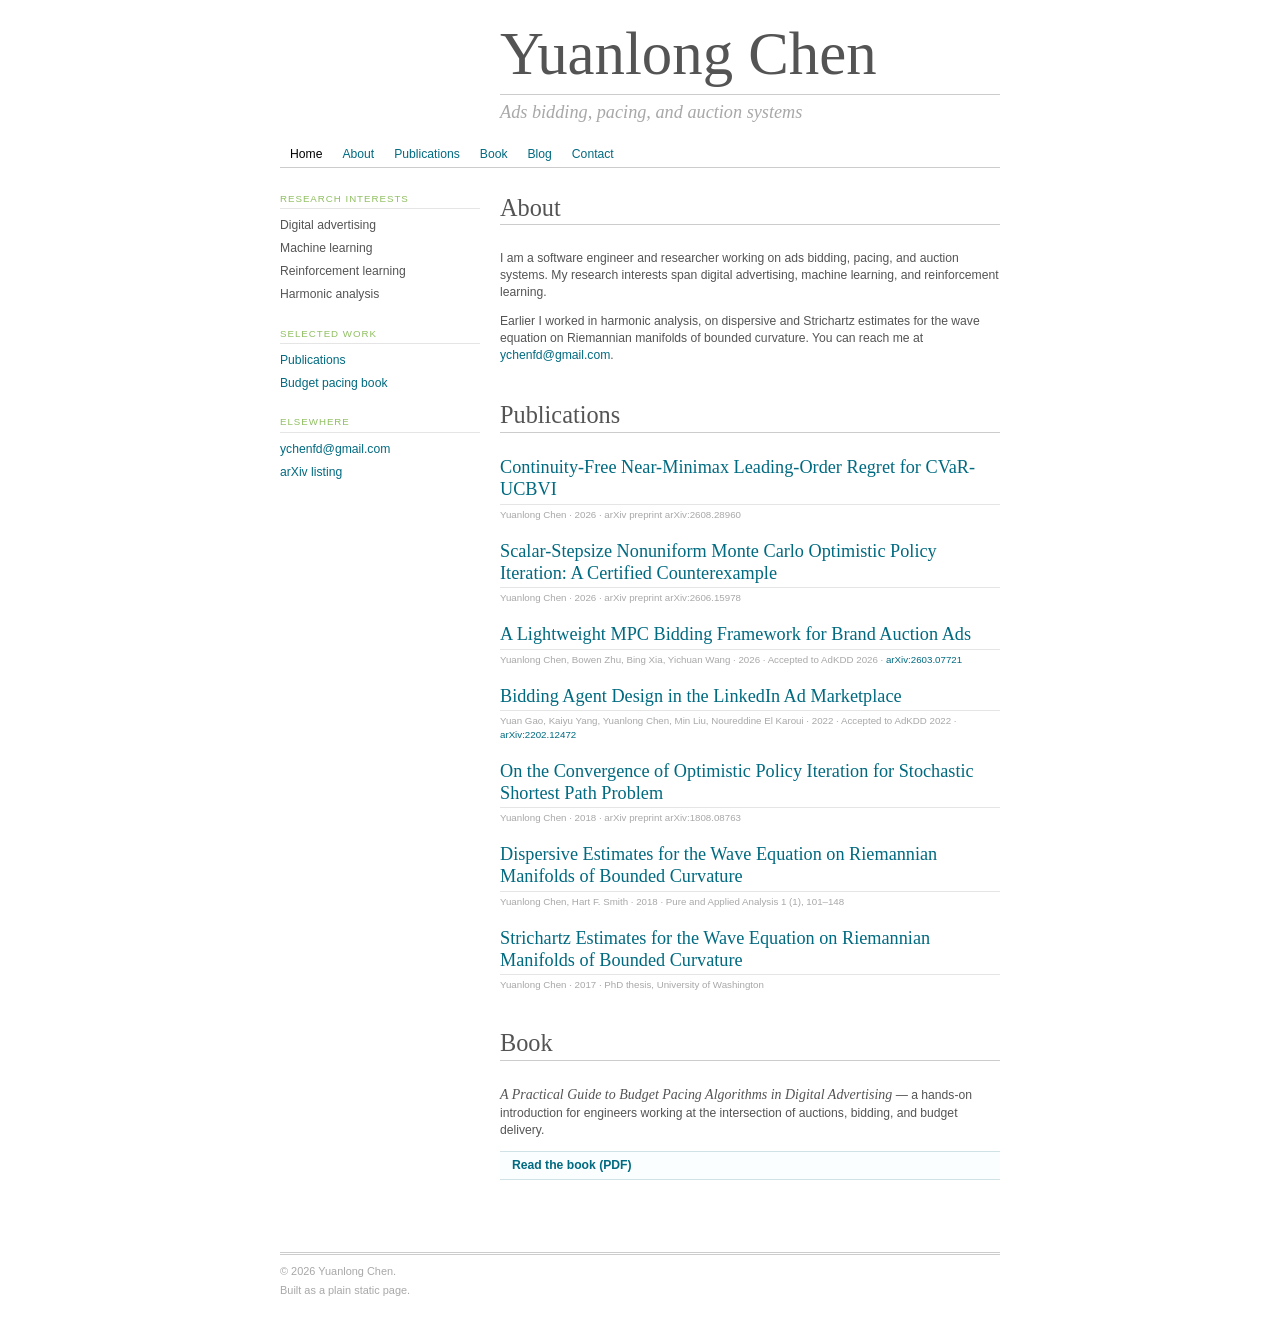
==== commit 69fc35a8: "Remove the starter posts Delete the two example posts, which were written to exercise the math rende" ====
--- a/index.html
+++ b/index.html
@@ -115,15 +115,6 @@
             </div>
 
             <div class="sidebar-block">
-                <h3>From the blog</h3>
-                <ul>
-                    <li><a href="blog/budget-pacing-as-dual-descent.html">Budget pacing as dual gradient descent</a></li>
-                    <li><a href="blog/contraction-and-optimistic-policy-iteration.html">A contraction you can hear</a></li>
-                    <li><a href="blog/index.html">All posts</a></li>
-                </ul>
-            </div>
-
-            <div class="sidebar-block">
                 <h3>Elsewhere</h3>
                 <ul>
                     <li><a href="mailto:ychenfd@gmail.com">ychenfd@gmail.com</a></li>
